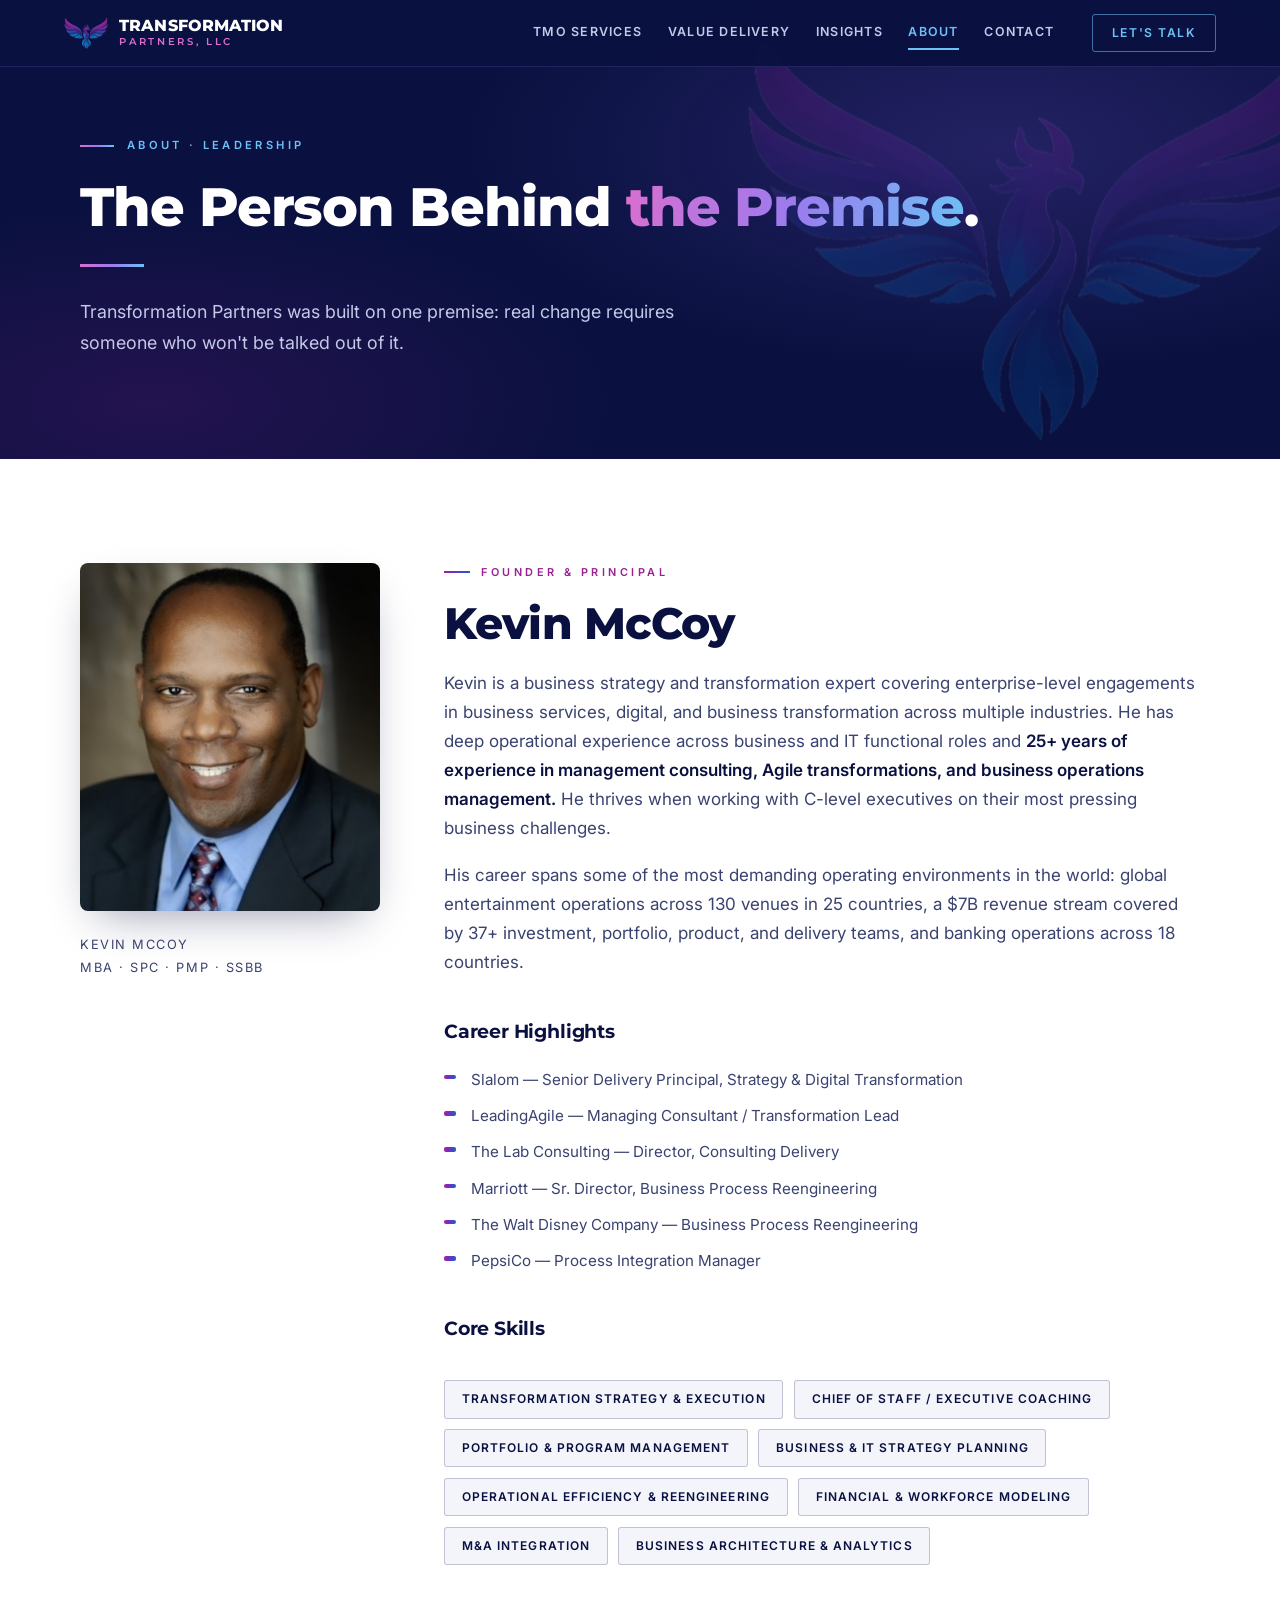
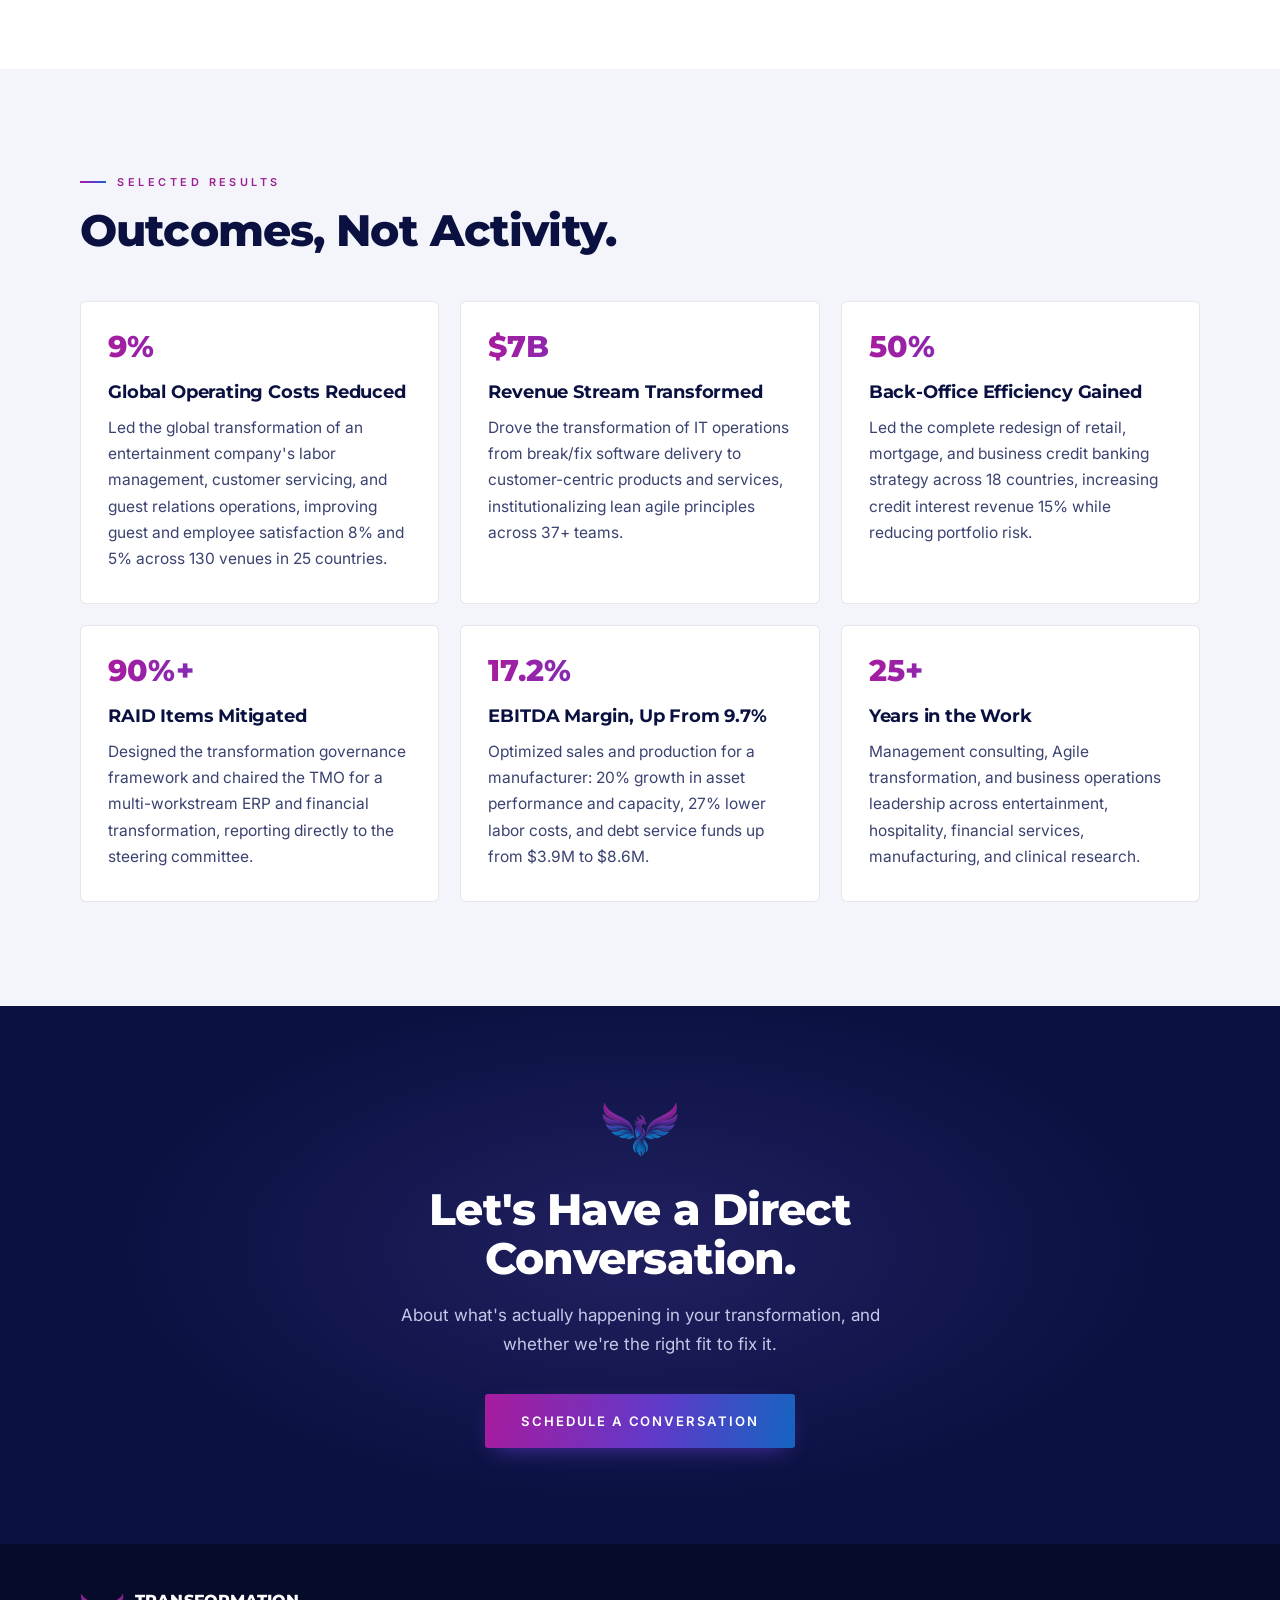
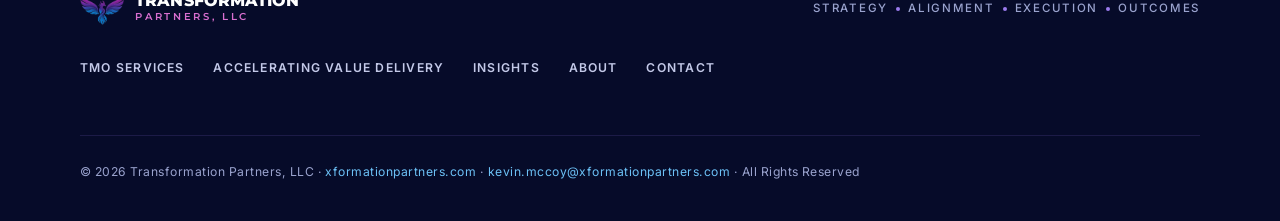
==== about.html @ daa7e4d7 "Add service, insights, and about pages; homepage nav, contact form, and visuals - New pages: tmo.htm" ====
<!DOCTYPE html>
<html lang="en">
<head>
  <meta charset="utf-8">
  <meta name="viewport" content="width=device-width, initial-scale=1.0">
  <title>About — Transformation Partners, LLC</title>
  <meta name="description" content="Meet Kevin McCoy, founder of Transformation Partners, LLC. 25+ years of management consulting, Agile transformation, and business operations leadership across Disney, Marriott, PepsiCo, Slalom, and LeadingAgile.">
  <meta name="theme-color" content="#0A1140">
  <link rel="canonical" href="https://xformationpartners.com/about.html">
  <meta property="og:site_name" content="Transformation Partners, LLC">
  <meta property="og:type" content="website">
  <meta property="og:title" content="About Transformation Partners, LLC">
  <meta property="og:description" content="Real change requires someone who won't be talked out of it. Meet the person behind Transformation Partners.">
  <link rel="icon" type="image/png" sizes="32x32" href="assets/favicon-32.png">
  <link rel="apple-touch-icon" href="assets/apple-touch-icon.png">
  <link rel="icon" type="image/png" sizes="512x512" href="assets/icon-512.png">
  <link rel="preconnect" href="https://fonts.googleapis.com">
  <link rel="preconnect" href="https://fonts.gstatic.com" crossorigin>
  <link href="https://fonts.googleapis.com/css2?family=Inter:wght@400;500;600&family=Montserrat:wght@700;800&display=swap" rel="stylesheet">
  <link rel="stylesheet" href="assets/styles.css">
</head>
<body>

  <a href="#main" class="skip-link">Skip to content</a>

  <nav>
    <a href="index.html" class="brand" aria-label="Transformation Partners, LLC — home">
      <img src="assets/phoenix.png" alt="" class="brand-mark" width="460" height="336">
      <span>
        <span class="brand-name">TRANSFORMATION</span>
        <span class="brand-sub">PARTNERS, LLC</span>
      </span>
    </a>
    <div class="nav-links">
      <a href="tmo.html">TMO Services</a>
      <a href="accelerating-value-delivery.html">Value Delivery</a>
      <a href="insights.html">Insights</a>
      <a href="about.html" aria-current="page">About</a>
      <a href="index.html#contact">Contact</a>
    </div>
    <a href="index.html#contact" class="nav-cta">Let's Talk</a>
  </nav>

  <main id="main">

  <header class="page-hero">
    <div class="hero-glow" aria-hidden="true"></div>
    <img src="assets/phoenix.png" alt="" class="hero-phoenix" aria-hidden="true">
    <div class="hero-inner">
      <p class="eyebrow">About · Leadership</p>
      <h1>The Person Behind <span class="accent">the Premise</span>.</h1>
      <div class="hero-rule"></div>
      <p class="hero-sub">Transformation Partners was built on one premise: real change requires someone who won't be talked out of it.</p>
    </div>
  </header>

  <section class="svc-section">
    <div class="wrap">
      <div class="bio-grid">
        <div class="bio-photo reveal">
          <img src="assets/kevin-mccoy.jpg" alt="Kevin McCoy, founder of Transformation Partners, LLC" width="394" height="457">
          <p class="bio-creds">Kevin McCoy<br>MBA · SPC · PMP · SSBB</p>
        </div>
        <div class="bio-text">
          <p class="label">Founder &amp; Principal</p>
          <h2>Kevin McCoy</h2>
          <p>Kevin is a business strategy and transformation expert covering enterprise-level engagements in business services, digital, and business transformation across multiple industries. He has deep operational experience across business and IT functional roles and <strong>25+ years of experience in management consulting, Agile transformations, and business operations management.</strong> He thrives when working with C-level executives on their most pressing business challenges.</p>
          <p>His career spans some of the most demanding operating environments in the world: global entertainment operations across 130 venues in 25 countries, a $7B revenue stream covered by 37+ investment, portfolio, product, and delivery teams, and banking operations across 18 countries.</p>
          <h3 class="svc-h">Career Highlights</h3>
          <ul class="highlight-list">
            <li>Slalom — Senior Delivery Principal, Strategy &amp; Digital Transformation</li>
            <li>LeadingAgile — Managing Consultant / Transformation Lead</li>
            <li>The Lab Consulting — Director, Consulting Delivery</li>
            <li>Marriott — Sr. Director, Business Process Reengineering</li>
            <li>The Walt Disney Company — Business Process Reengineering</li>
            <li>PepsiCo — Process Integration Manager</li>
          </ul>
          <h3 class="svc-h">Core Skills</h3>
          <div class="tags">
            <span class="tag">Transformation Strategy &amp; Execution</span>
            <span class="tag">Chief of Staff / Executive Coaching</span>
            <span class="tag">Portfolio &amp; Program Management</span>
            <span class="tag">Business &amp; IT Strategy Planning</span>
            <span class="tag">Operational Efficiency &amp; Reengineering</span>
            <span class="tag">Financial &amp; Workforce Modeling</span>
            <span class="tag">M&amp;A Integration</span>
            <span class="tag">Business Architecture &amp; Analytics</span>
          </div>
        </div>
      </div>
    </div>
  </section>

  <section class="svc-section alt">
    <div class="wrap">
      <p class="label">Selected Results</p>
      <h2>Outcomes, Not Activity.</h2>
      <div class="result-grid reveal">
        <div class="method-card">
          <div class="method-num">9%</div>
          <h3 class="method-title">Global Operating Costs Reduced</h3>
          <p class="method-desc">Led the global transformation of an entertainment company's labor management, customer servicing, and guest relations operations, improving guest and employee satisfaction 8% and 5% across 130 venues in 25 countries.</p>
        </div>
        <div class="method-card">
          <div class="method-num">$7B</div>
          <h3 class="method-title">Revenue Stream Transformed</h3>
          <p class="method-desc">Drove the transformation of IT operations from break/fix software delivery to customer-centric products and services, institutionalizing lean agile principles across 37+ teams.</p>
        </div>
        <div class="method-card">
          <div class="method-num">50%</div>
          <h3 class="method-title">Back-Office Efficiency Gained</h3>
          <p class="method-desc">Led the complete redesign of retail, mortgage, and business credit banking strategy across 18 countries, increasing credit interest revenue 15% while reducing portfolio risk.</p>
        </div>
        <div class="method-card">
          <div class="method-num">90%+</div>
          <h3 class="method-title">RAID Items Mitigated</h3>
          <p class="method-desc">Designed the transformation governance framework and chaired the TMO for a multi-workstream ERP and financial transformation, reporting directly to the steering committee.</p>
        </div>
        <div class="method-card">
          <div class="method-num">17.2%</div>
          <h3 class="method-title">EBITDA Margin, Up From 9.7%</h3>
          <p class="method-desc">Optimized sales and production for a manufacturer: 20% growth in asset performance and capacity, 27% lower labor costs, and debt service funds up from $3.9M to $8.6M.</p>
        </div>
        <div class="method-card">
          <div class="method-num">25+</div>
          <h3 class="method-title">Years in the Work</h3>
          <p class="method-desc">Management consulting, Agile transformation, and business operations leadership across entertainment, hospitality, financial services, manufacturing, and clinical research.</p>
        </div>
      </div>
    </div>
  </section>

  <section class="cta-band">
    <div class="contact-glow" aria-hidden="true"></div>
    <div class="wrap" style="position:relative;z-index:1">
      <img src="assets/phoenix.png" alt="" class="contact-phoenix" aria-hidden="true">
      <h2>Let's Have a Direct Conversation.</h2>
      <p>About what's actually happening in your transformation, and whether we're the right fit to fix it.</p>
      <a href="index.html#contact" class="btn">Schedule a Conversation</a>
    </div>
  </section>

  </main>

  <footer>
    <div class="footer-inner">
      <a href="index.html" class="brand" aria-label="Transformation Partners, LLC — home">
        <img src="assets/phoenix.png" alt="" class="brand-mark" width="460" height="336">
        <span>
          <span class="brand-name">TRANSFORMATION</span>
          <span class="brand-sub">PARTNERS, LLC</span>
        </span>
      </a>
      <p class="footer-tagline">
        <span>Strategy</span><span class="dot" aria-hidden="true"></span>
        <span>Alignment</span><span class="dot" aria-hidden="true"></span>
        <span>Execution</span><span class="dot" aria-hidden="true"></span>
        <span>Outcomes</span>
      </p>
      <div class="footer-nav">
        <a href="tmo.html">TMO Services</a>
        <a href="accelerating-value-delivery.html">Accelerating Value Delivery</a>
        <a href="insights.html">Insights</a>
        <a href="about.html">About</a>
        <a href="index.html#contact">Contact</a>
      </div>
      <p class="footer-legal">© 2026 Transformation Partners, LLC · <a href="https://xformationpartners.com">xformationpartners.com</a> · <a href="mailto:kevin.mccoy@xformationpartners.com">kevin.mccoy@xformationpartners.com</a> · All Rights Reserved</p>
    </div>
  </footer>

  <script>
    document.documentElement.classList.add('js');
    const obs = new IntersectionObserver((entries) => {
      entries.forEach(e => { if (e.isIntersecting) { e.target.classList.add('visible'); obs.unobserve(e.target); } });
    }, { threshold: 0.12 });
    document.querySelectorAll('.reveal').forEach(el => obs.observe(el));
  </script>

</body>
</html>
---- assets/styles.css ----
/* Transformation Partners, LLC — site styles */
:root{
  --navy:#0A1140; --navy-card:#141C57; --navy-deep:#060B29;
  --paper:#F4F5FB; --white:#FFFFFF;
  --magenta:#D96FD0; --violet:#9B7BEE; --blue:#6CC1F6;
  --magenta-ink:#9B2192; --violet-ink:#5B3BC4;
  --ink:#0A1140; --body:#3A4270; --on-dark:#C3C9E8; --muted-dark:#9AA3CE;
  --grad-bright:linear-gradient(100deg,#D96FD0 0%,#9B7BEE 50%,#6CC1F6 100%);
  --grad-deep:linear-gradient(100deg,#A81C9E 0%,#6039C9 55%,#1565C0 100%);
  --wrap:1120px;
}
*,*::before,*::after{box-sizing:border-box;margin:0;padding:0}
html{scroll-behavior:smooth;scroll-padding-top:96px;-webkit-text-size-adjust:100%}
body{background:var(--paper);color:var(--body);font-family:Inter,system-ui,-apple-system,"Segoe UI",sans-serif;font-size:17px;line-height:1.7;-webkit-font-smoothing:antialiased}
img{max-width:100%;display:block}
a:focus-visible{outline:3px solid var(--blue);outline-offset:3px;border-radius:2px}
.skip-link{position:absolute;left:1rem;top:-100px;z-index:200;background:var(--white);color:var(--ink);padding:.7rem 1.2rem;font-weight:600;font-size:.85rem;text-decoration:none;transition:top .15s}
.skip-link:focus{top:1rem}

/* Nav */
.brand{display:flex;align-items:center;gap:.7rem;text-decoration:none}
.brand-mark{width:44px;height:auto;flex-shrink:0}
.brand-name{display:block;font-family:Montserrat,sans-serif;font-weight:800;font-size:1.02rem;letter-spacing:.005em;color:var(--white);line-height:1.1;white-space:nowrap}
.brand-sub{display:block;font-family:Montserrat,sans-serif;font-weight:600;font-size:.6rem;letter-spacing:.28em;color:var(--magenta);line-height:1.5;white-space:nowrap}
nav{position:fixed;top:0;left:0;right:0;z-index:100;display:flex;justify-content:space-between;align-items:center;gap:1rem;padding:.85rem 5vw;background:rgba(10,17,64,.94);backdrop-filter:blur(10px);border-bottom:1px solid rgba(155,123,238,.18)}
.nav-links{display:flex;align-items:center;gap:1.6rem;margin-left:auto;margin-right:1.4rem}
.nav-links a{font-family:Inter,sans-serif;font-size:.78rem;font-weight:600;letter-spacing:.1em;text-transform:uppercase;color:var(--on-dark);text-decoration:none;padding:.35rem 0;border-bottom:2px solid transparent;transition:color .2s,border-color .2s;white-space:nowrap}
.nav-links a:hover{color:var(--white)}
.nav-links a[aria-current="page"]{color:var(--blue);border-bottom-color:var(--blue)}
.nav-cta{font-family:Inter,sans-serif;font-size:.76rem;font-weight:600;letter-spacing:.13em;text-transform:uppercase;color:var(--blue);text-decoration:none;border:1.5px solid rgba(108,193,246,.55);padding:.5rem 1.15rem;border-radius:3px;white-space:nowrap;transition:background-color .2s,color .2s,border-color .2s}
.nav-cta:hover{background:var(--blue);color:var(--navy);border-color:var(--blue)}

.btn{display:inline-block;background-image:var(--grad-deep);background-color:#6039C9;color:var(--white);font-family:Inter,sans-serif;font-weight:600;font-size:.82rem;letter-spacing:.14em;text-transform:uppercase;text-decoration:none;padding:1rem 2.3rem;border-radius:3px;border:0;cursor:pointer;box-shadow:0 8px 24px -10px rgba(96,57,201,.9);transition:transform .2s,box-shadow .2s,filter .2s}
.btn:hover{filter:brightness(1.12);transform:translateY(-2px);box-shadow:0 14px 30px -10px rgba(96,57,201,.95)}
.btn-ghost{display:inline-block;font-family:Inter,sans-serif;font-weight:600;font-size:.82rem;letter-spacing:.14em;text-transform:uppercase;text-decoration:none;color:var(--violet-ink);border:1.5px solid rgba(91,59,196,.45);padding:1rem 2.3rem;border-radius:3px;transition:background-color .2s,color .2s}
.btn-ghost:hover{background:var(--violet-ink);color:var(--white)}

.wave{position:absolute;left:0;right:0;bottom:0;width:100%;height:auto;pointer-events:none}
.wave-top{bottom:auto;top:0;transform:scaleY(-1)}

/* Hero */
#hero{position:relative;overflow:hidden;background:var(--navy);padding:9rem 5vw 7rem;display:flex;align-items:center}
.hero-glow{position:absolute;inset:0;pointer-events:none;background:radial-gradient(60% 70% at 78% 32%,rgba(123,92,224,.22) 0%,rgba(10,17,64,0) 70%),radial-gradient(50% 60% at 12% 88%,rgba(168,28,158,.16) 0%,rgba(10,17,64,0) 72%)}
.hero-phoenix{position:absolute;right:-4%;top:50%;transform:translateY(-50%);width:min(46vw,620px);opacity:.16;pointer-events:none;filter:saturate(1.2)}
.hero-inner{position:relative;z-index:2;max-width:var(--wrap);margin:0 auto;width:100%}
.hero-copy{max-width:900px}
.eyebrow{display:flex;align-items:center;gap:.8rem;font-size:.7rem;font-weight:600;letter-spacing:.3em;text-transform:uppercase;color:var(--blue);margin-bottom:1.5rem}
.eyebrow::before{content:"";width:34px;height:2px;background-image:var(--grad-bright);flex-shrink:0}
h1{font-family:Montserrat,sans-serif;font-weight:800;font-size:clamp(2.4rem,5.4vw,4.35rem);line-height:1.04;letter-spacing:-.02em;color:var(--white);margin-bottom:1.8rem}
.accent{color:var(--violet)}
@supports (background-clip:text) or (-webkit-background-clip:text){
  .accent{background-image:var(--grad-bright);-webkit-background-clip:text;background-clip:text;color:transparent}
}
.hero-rule{width:64px;height:3px;background-image:var(--grad-bright);margin-bottom:1.8rem}
.hero-sub{font-size:1.12rem;color:var(--on-dark);max-width:520px;margin-bottom:2.4rem;line-height:1.75}
.hero-tagline{display:flex;flex-wrap:wrap;align-items:center;gap:.55rem;margin-top:3.2rem;font-size:.78rem;font-weight:500;letter-spacing:.16em;text-transform:uppercase;color:var(--muted-dark)}
.hero-tagline .dot{width:5px;height:5px;border-radius:50%;background:var(--magenta);flex-shrink:0}

/* Sub-page hero */
.page-hero{position:relative;overflow:hidden;background:var(--navy);padding:8.5rem 5vw 4.5rem}
.page-hero .hero-inner{position:relative;z-index:2;max-width:var(--wrap);margin:0 auto}
.page-hero h1{font-size:clamp(2.1rem,4.2vw,3.4rem)}
.page-hero .hero-sub{max-width:640px;margin-bottom:1.8rem}

/* Sections */
section{padding:6.5rem 5vw;position:relative}
.wrap{max-width:var(--wrap);margin:0 auto}
.label{display:flex;align-items:center;gap:.7rem;font-size:.68rem;font-weight:600;letter-spacing:.32em;text-transform:uppercase;color:var(--magenta-ink);margin-bottom:1rem}
.label::before{content:"";width:26px;height:2px;background-image:var(--grad-deep);flex-shrink:0}
h2{font-family:Montserrat,sans-serif;font-weight:800;font-size:clamp(1.9rem,3.4vw,2.9rem);line-height:1.12;letter-spacing:-.02em;color:var(--ink);margin-bottom:1.3rem}
.intro{font-size:1.05rem;color:var(--body);max-width:620px;margin-bottom:3rem}

/* About (home) */
#about{background:var(--white)}
.about-grid{display:grid;grid-template-columns:1.15fr .85fr;gap:4.5rem;align-items:start}
.about-text p{margin-bottom:1.15rem}
.about-text strong{color:var(--ink);font-weight:600}
.stat-col{display:flex;flex-direction:column;gap:2rem}
.stat-item{padding-left:1.4rem;border-left:3px solid transparent;border-image:var(--grad-deep) 1}
.stat-num{font-family:Montserrat,sans-serif;font-weight:800;font-size:2.3rem;line-height:1.05;color:var(--ink);letter-spacing:-.02em}
.stat-label{font-size:.78rem;color:var(--body);text-transform:uppercase;letter-spacing:.11em;margin-top:.35rem;line-height:1.5}

/* Problem */
#problem{background:var(--navy);overflow:hidden;padding-bottom:9rem}
#problem h2{color:var(--white)}
#problem .label{color:var(--blue)}
#problem .label::before{background-image:var(--grad-bright)}
.problem-grid{display:grid;grid-template-columns:repeat(auto-fit,minmax(300px,1fr));gap:1.3rem;margin-top:2.8rem}
.problem-card{background:var(--navy-card);border:1px solid rgba(155,123,238,.2);border-radius:6px;padding:1.9rem 1.7rem;transition:border-color .22s,transform .22s}
.problem-card:hover{border-color:rgba(155,123,238,.55);transform:translateY(-3px)}
.p-bar{width:34px;height:3px;background-image:var(--grad-bright);margin-bottom:1.2rem;border-radius:2px}
.problem-card h3{font-family:Montserrat,sans-serif;font-weight:700;font-size:1.06rem;letter-spacing:-.01em;color:var(--white);margin-bottom:.55rem;line-height:1.3}
.problem-card p{font-size:.93rem;color:var(--on-dark);line-height:1.7}
.kicker{margin-top:3rem;font-size:1.1rem;color:var(--on-dark);max-width:620px;line-height:1.75}
.kicker em{color:var(--blue);font-style:normal;font-weight:500}

/* White paper teaser (problem section) */
.paper-teaser{margin-top:3.2rem;display:grid;grid-template-columns:220px 1fr;gap:2.2rem;align-items:center;background:var(--navy-card);border:1px solid rgba(155,123,238,.25);border-radius:8px;padding:2rem 2.2rem}
.paper-teaser img{border-radius:4px;box-shadow:0 16px 40px -14px rgba(0,0,0,.6)}
.paper-teaser h3{font-family:Montserrat,sans-serif;font-weight:700;font-size:1.25rem;color:var(--white);margin-bottom:.6rem}
.paper-teaser p{font-size:.95rem;color:var(--on-dark);margin-bottom:1.4rem;max-width:520px}
.paper-teaser .paper-eyebrow{font-size:.66rem;font-weight:600;letter-spacing:.3em;text-transform:uppercase;color:var(--magenta);margin-bottom:.7rem}

/* Method (home) — card grid */
#method{background:var(--paper)}
.method-grid{display:grid;grid-template-columns:repeat(auto-fit,minmax(300px,1fr));gap:1.3rem;margin-top:2.8rem}
.method-card{background:var(--white);border:1px solid rgba(10,17,64,.1);border-radius:6px;padding:1.9rem 1.7rem;transition:border-color .22s,transform .22s,box-shadow .22s}
.method-card:hover{border-color:rgba(91,59,196,.45);transform:translateY(-3px);box-shadow:0 14px 30px -18px rgba(10,17,64,.35)}
.method-num{font-family:Montserrat,sans-serif;font-weight:800;font-size:1.9rem;line-height:1;color:var(--violet-ink);margin-bottom:.9rem}
@supports (background-clip:text) or (-webkit-background-clip:text){
  .method-num{background-image:var(--grad-deep);-webkit-background-clip:text;background-clip:text;color:transparent}
}
.method-title{font-family:Montserrat,sans-serif;font-weight:700;font-size:1.14rem;color:var(--ink);margin-bottom:.4rem;letter-spacing:-.01em}
.method-desc{font-size:.97rem;color:var(--body)}

/* Figures / diagrams */
.figure{margin-top:3rem;background:var(--white);border:1px solid rgba(10,17,64,.1);border-radius:8px;padding:1.6rem;overflow-x:auto}
.figure img{margin:0 auto}
.figure figcaption{margin-top:1rem;font-size:.8rem;color:var(--body);text-transform:uppercase;letter-spacing:.12em;text-align:center}
.figure-dark{background:var(--navy-card);border-color:rgba(155,123,238,.25)}
.figure-dark figcaption{color:var(--on-dark)}

/* Industries */
#industries{background:var(--white)}
.tags{display:flex;flex-wrap:wrap;gap:.65rem;margin-top:2.2rem}
.tag{font-size:.75rem;font-weight:600;letter-spacing:.09em;text-transform:uppercase;color:var(--ink);border:1.5px solid rgba(10,17,64,.22);border-radius:3px;padding:.5rem 1.05rem;background:var(--paper)}

/* Contact */
#contact{background:var(--navy);text-align:center;padding:8rem 5vw;overflow:hidden}
.contact-glow{position:absolute;inset:0;pointer-events:none;background:radial-gradient(60% 70% at 50% 45%,rgba(123,92,224,.2) 0%,rgba(10,17,64,0) 70%)}
#contact .wrap{position:relative;z-index:1}
#contact .label{color:var(--blue);justify-content:center}
#contact .label::before{background-image:var(--grad-bright)}
#contact h2{color:var(--white);max-width:720px;margin:0 auto 1.2rem}
#contact .intro{color:var(--on-dark);max-width:520px;margin:0 auto 2.6rem}
.contact-phoenix{width:76px;margin:0 auto 1.8rem;opacity:.95}

/* Contact form */
.contact-form{max-width:640px;margin:0 auto;text-align:left;display:grid;grid-template-columns:1fr 1fr;gap:1.1rem}
.contact-form .full{grid-column:1 / -1}
.contact-form label{display:block;font-size:.72rem;font-weight:600;letter-spacing:.14em;text-transform:uppercase;color:var(--blue);margin-bottom:.45rem}
.contact-form input,.contact-form textarea{width:100%;background:rgba(255,255,255,.06);border:1px solid rgba(155,123,238,.35);border-radius:4px;color:var(--white);font-family:inherit;font-size:.95rem;padding:.8rem 1rem;transition:border-color .2s,background-color .2s}
.contact-form input::placeholder,.contact-form textarea::placeholder{color:var(--muted-dark)}
.contact-form input:focus,.contact-form textarea:focus{outline:none;border-color:var(--blue);background:rgba(255,255,255,.09)}
.contact-form textarea{min-height:140px;resize:vertical}
.contact-form .form-actions{grid-column:1 / -1;text-align:center;margin-top:.6rem}
.contact-alt{margin-top:1.6rem;font-size:.85rem;color:var(--muted-dark)}
.contact-alt a{color:var(--blue);text-decoration:none}
.contact-alt a:hover{text-decoration:underline}

/* Footer */
footer{background:var(--navy-deep);padding:3rem 5vw 2.4rem}
.footer-inner{max-width:var(--wrap);margin:0 auto;display:flex;flex-wrap:wrap;gap:1.5rem 2.5rem;align-items:center;justify-content:space-between}
.footer-tagline{display:flex;flex-wrap:wrap;align-items:center;gap:.5rem;font-size:.72rem;font-weight:500;letter-spacing:.15em;text-transform:uppercase;color:var(--muted-dark)}
.footer-tagline .dot{width:4px;height:4px;border-radius:50%;background:var(--violet);flex-shrink:0}
.footer-nav{width:100%;display:flex;flex-wrap:wrap;gap:.4rem 1.8rem;margin-top:.6rem}
.footer-nav a{font-size:.76rem;font-weight:600;letter-spacing:.1em;text-transform:uppercase;color:var(--on-dark);text-decoration:none}
.footer-nav a:hover{color:var(--white)}
.footer-legal{width:100%;margin-top:2rem;padding-top:1.6rem;border-top:1px solid rgba(155,123,238,.15);font-size:.76rem;color:var(--muted-dark);letter-spacing:.04em}
.footer-legal a{color:var(--blue);text-decoration:none}
.footer-legal a:hover{text-decoration:underline}

/* Service pages */
.svc-section{background:var(--white)}
.svc-section.alt{background:var(--paper)}
.svc-grid{display:grid;grid-template-columns:repeat(auto-fit,minmax(300px,1fr));gap:1.3rem;margin-top:2.8rem}
h3.svc-h{font-family:Montserrat,sans-serif;font-weight:700;font-size:1.2rem;color:var(--ink);margin:2.4rem 0 .6rem;letter-spacing:-.01em}
.check-list{list-style:none;margin-top:1rem}
.check-list li{position:relative;padding-left:1.7rem;margin-bottom:.7rem;font-size:.97rem}
.check-list li::before{content:"";position:absolute;left:0;top:.52em;width:.75rem;height:.28rem;background-image:var(--grad-deep);border-radius:2px}
.step-row{display:grid;grid-template-columns:repeat(auto-fit,minmax(220px,1fr));gap:1.3rem;margin-top:2.8rem}
.cta-band{background:var(--navy);text-align:center;padding:6rem 5vw;position:relative;overflow:hidden}
.cta-band h2{color:var(--white);max-width:700px;margin:0 auto 1.1rem}
.cta-band p{color:var(--on-dark);max-width:540px;margin:0 auto 2.2rem}

/* Insights */
.resource-grid{display:grid;grid-template-columns:repeat(auto-fit,minmax(300px,1fr));gap:1.6rem;margin-top:2.8rem}
.resource-card{background:var(--white);border:1px solid rgba(10,17,64,.1);border-radius:8px;padding:2rem 1.9rem;display:flex;flex-direction:column;transition:border-color .22s,transform .22s,box-shadow .22s}
.resource-card:hover{border-color:rgba(91,59,196,.45);transform:translateY(-3px);box-shadow:0 14px 30px -18px rgba(10,17,64,.35)}
.resource-type{font-size:.66rem;font-weight:600;letter-spacing:.28em;text-transform:uppercase;color:var(--magenta-ink);margin-bottom:.9rem}
.resource-card h3{font-family:Montserrat,sans-serif;font-weight:700;font-size:1.2rem;color:var(--ink);margin-bottom:.55rem;line-height:1.3}
.resource-card p{font-size:.93rem;margin-bottom:1.5rem}
.resource-card .resource-cta{margin-top:auto}
.resource-cta a{font-size:.78rem;font-weight:600;letter-spacing:.13em;text-transform:uppercase;color:var(--violet-ink);text-decoration:none}
.resource-cta a:hover{text-decoration:underline}
.featured-paper{display:grid;grid-template-columns:300px 1fr;gap:3rem;align-items:center;margin-top:2.8rem;background:var(--white);border:1px solid rgba(10,17,64,.1);border-radius:8px;padding:2.4rem}
.featured-paper img{border-radius:4px;box-shadow:0 18px 44px -18px rgba(10,17,64,.45)}

/* About page */
.bio-grid{display:grid;grid-template-columns:300px 1fr;gap:4rem;align-items:start}
.bio-photo img{width:100%;height:auto;border-radius:8px;box-shadow:0 18px 44px -18px rgba(10,17,64,.45)}
.bio-creds{margin-top:1.4rem;font-size:.8rem;color:var(--body);text-transform:uppercase;letter-spacing:.12em;line-height:1.8}
.bio-text p{margin-bottom:1.15rem}
.bio-text strong{color:var(--ink);font-weight:600}
.highlight-list{list-style:none;margin-top:1.2rem}
.highlight-list li{position:relative;padding-left:1.7rem;margin-bottom:.65rem;font-size:.95rem}
.highlight-list li::before{content:"";position:absolute;left:0;top:.52em;width:.75rem;height:.28rem;background-image:var(--grad-deep);border-radius:2px}
.result-grid{display:grid;grid-template-columns:repeat(auto-fit,minmax(300px,1fr));gap:1.3rem;margin-top:2.8rem}

/* Reveal animation */
.js .reveal{opacity:0;transform:translateY(18px);transition:opacity .6s,transform .6s}
.js .reveal.visible{opacity:1;transform:none}

@media (max-width:1024px){
  .nav-links{gap:1.1rem;margin-right:.8rem}
}
@media (max-width:900px){
  .nav-links{display:none}
}
@media (max-width:860px){
  .about-grid,.bio-grid,.featured-paper{grid-template-columns:1fr;gap:2.8rem}
  .paper-teaser{grid-template-columns:1fr;padding:1.8rem}
  .paper-teaser img{max-width:220px}
  .hero-phoenix{opacity:.1;right:-18%;width:78vw}
}
@media (max-width:600px){
  body{font-size:16px}
  nav{padding:.7rem 5vw}
  .brand-mark{width:36px}
  .brand-name{font-size:.85rem}
  .brand-sub{font-size:.52rem;letter-spacing:.22em}
  .nav-cta{font-size:.68rem;padding:.45rem .85rem;letter-spacing:.1em}
  #hero{padding:7.5rem 6vw 5rem}
  section{padding:4.5rem 6vw}
  #problem{padding-bottom:7rem}
  #contact{padding:5.5rem 6vw}
  .hero-sub{font-size:1.05rem}
  .contact-form{grid-template-columns:1fr}
  .footer-inner{flex-direction:column;align-items:flex-start}
}
@media (prefers-reduced-motion:reduce){
  html{scroll-behavior:auto}
  .js .reveal{opacity:1!important;transform:none!important}
  *,*::before,*::after{animation-duration:.01ms!important;animation-iteration-count:1!important;transition-duration:.01ms!important;scroll-behavior:auto!important}
  .btn:hover,.problem-card:hover,.method-card:hover,.resource-card:hover{transform:none}
}
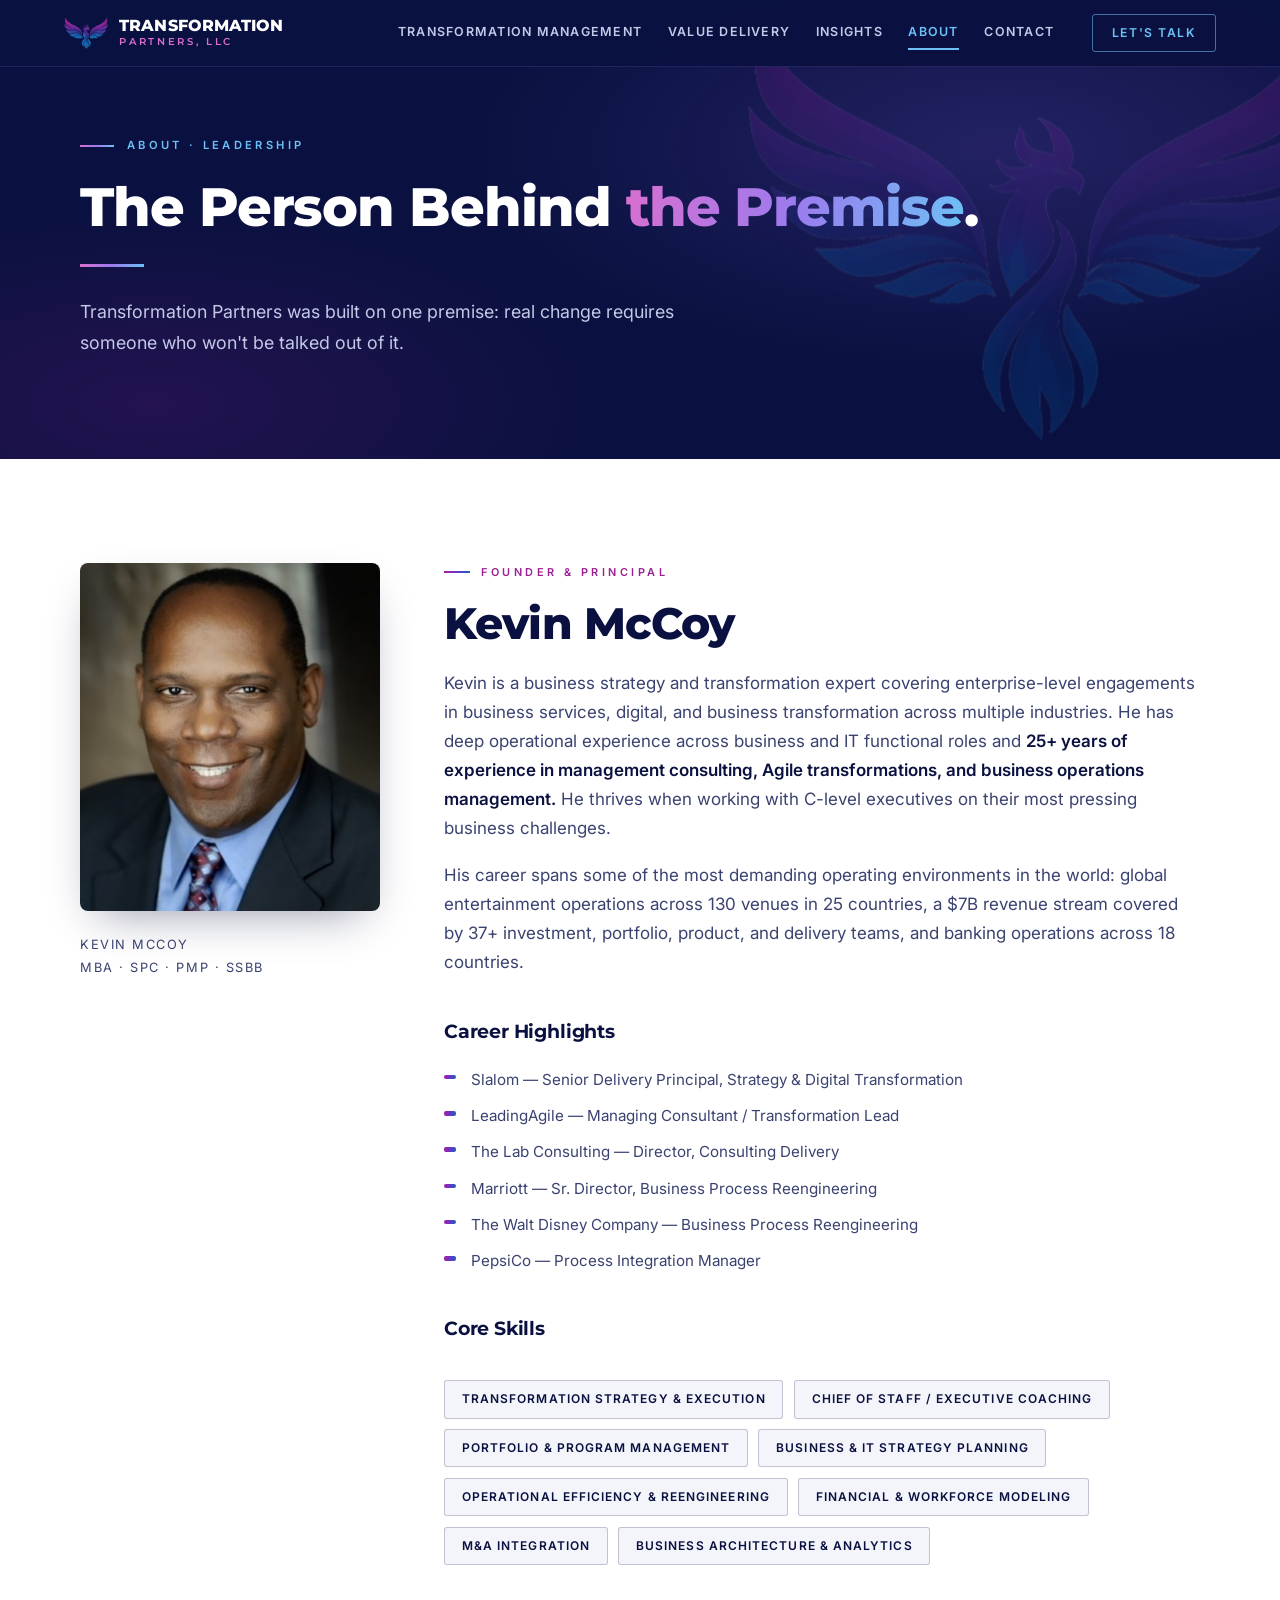
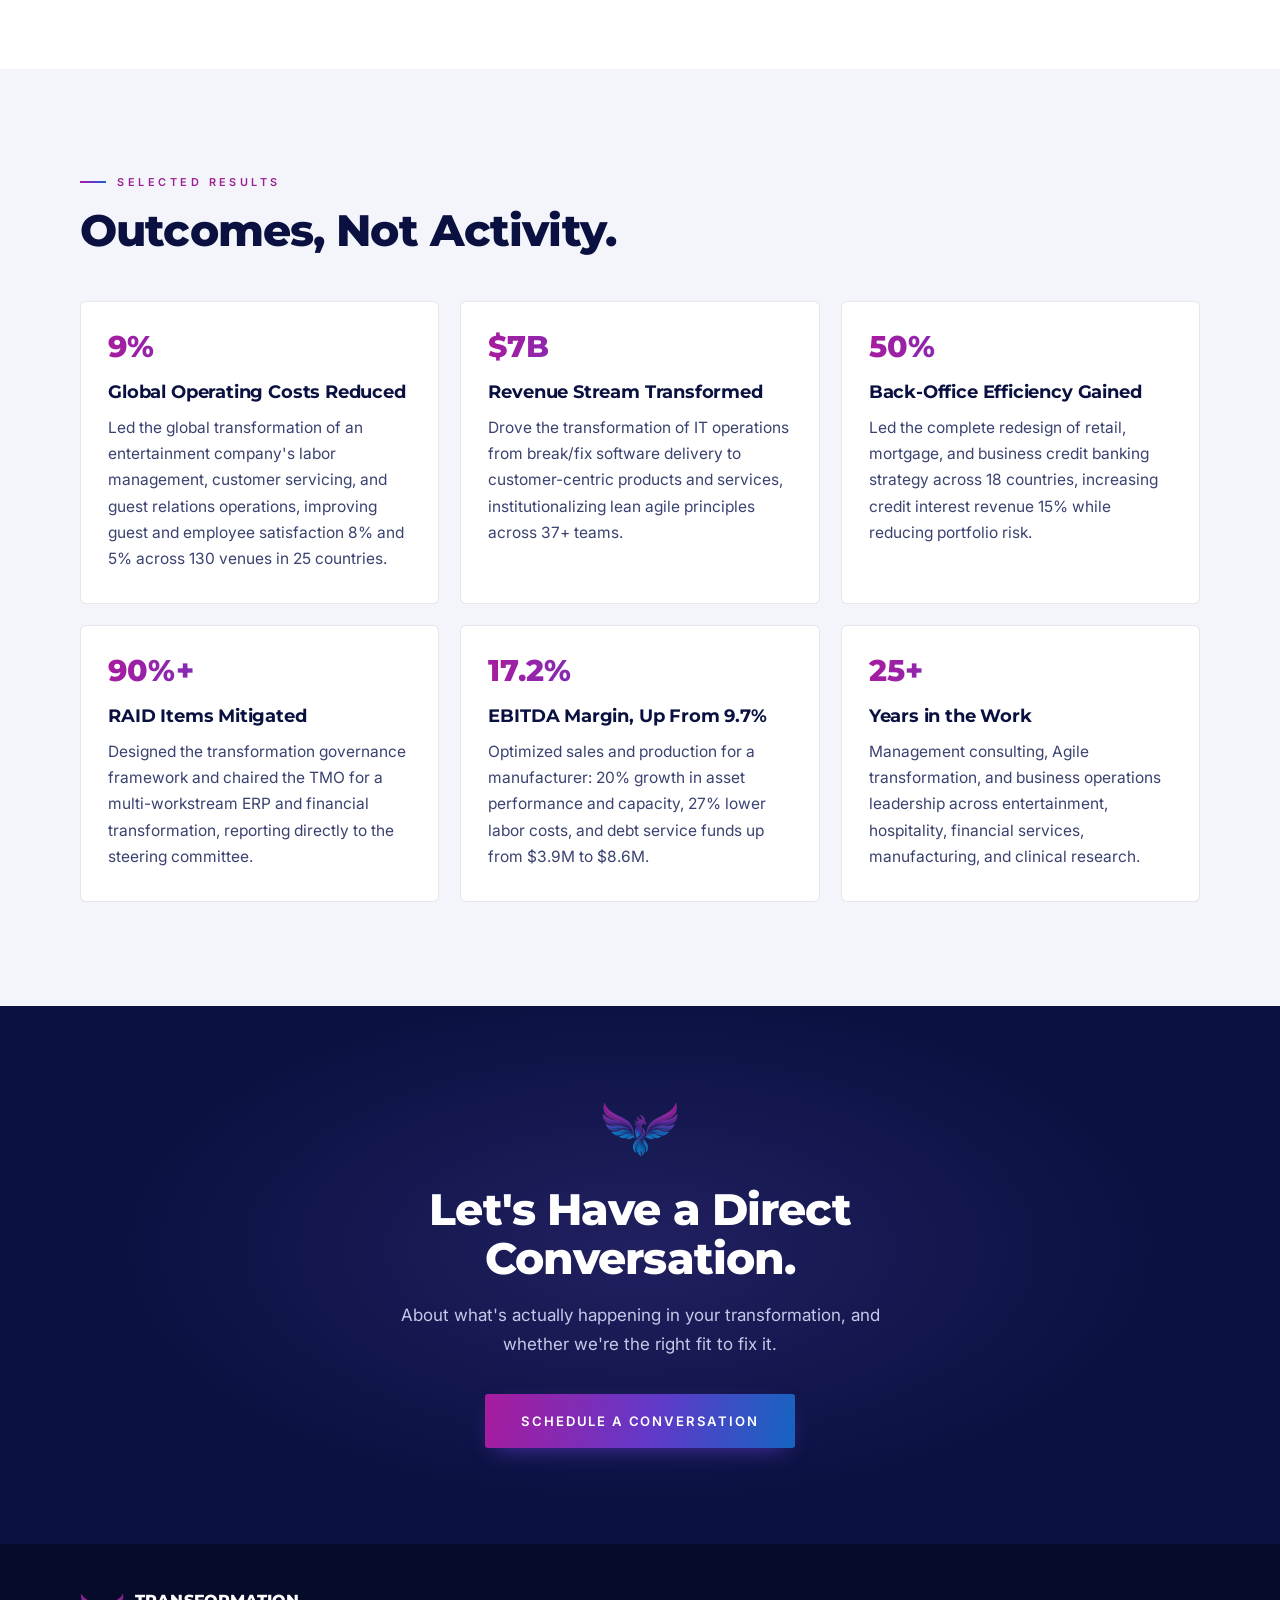
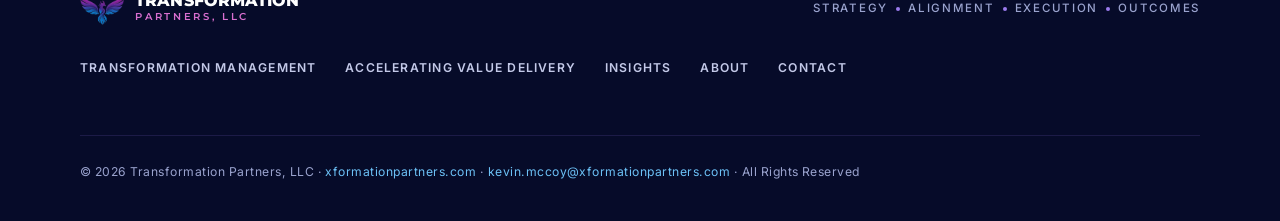
==== commit 426df157: "Rename TMO Services to Transformation Management" ====
--- a/about.html
+++ b/about.html
@@ -31,8 +31,11 @@
         <span class="brand-sub">PARTNERS, LLC</span>
       </span>
     </a>
-    <div class="nav-links">
-      <a href="tmo.html">TMO Services</a>
+    <button class="nav-toggle" aria-label="Menu" aria-expanded="false" aria-controls="site-menu">
+      <span></span><span></span><span></span>
+    </button>
+    <div class="nav-links" id="site-menu">
+      <a href="tmo.html">Transformation Management</a>
       <a href="accelerating-value-delivery.html">Value Delivery</a>
       <a href="insights.html">Insights</a>
       <a href="about.html" aria-current="page">About</a>
@@ -158,7 +161,7 @@
         <span>Outcomes</span>
       </p>
       <div class="footer-nav">
-        <a href="tmo.html">TMO Services</a>
+        <a href="tmo.html">Transformation Management</a>
         <a href="accelerating-value-delivery.html">Accelerating Value Delivery</a>
         <a href="insights.html">Insights</a>
         <a href="about.html">About</a>
@@ -174,6 +177,17 @@
       entries.forEach(e => { if (e.isIntersecting) { e.target.classList.add('visible'); obs.unobserve(e.target); } });
     }, { threshold: 0.12 });
     document.querySelectorAll('.reveal').forEach(el => obs.observe(el));
+    const navToggle = document.querySelector('.nav-toggle'), siteMenu = document.getElementById('site-menu');
+    if (navToggle && siteMenu) {
+      navToggle.addEventListener('click', () => {
+        const open = siteMenu.classList.toggle('open');
+        navToggle.setAttribute('aria-expanded', open);
+      });
+      siteMenu.querySelectorAll('a').forEach(a => a.addEventListener('click', () => {
+        siteMenu.classList.remove('open');
+        navToggle.setAttribute('aria-expanded', 'false');
+      }));
+    }
   </script>
 
 </body>
--- a/assets/styles.css
+++ b/assets/styles.css
@@ -29,6 +29,11 @@
 .nav-links a[aria-current="page"]{color:var(--blue);border-bottom-color:var(--blue)}
 .nav-cta{font-family:Inter,sans-serif;font-size:.76rem;font-weight:600;letter-spacing:.13em;text-transform:uppercase;color:var(--blue);text-decoration:none;border:1.5px solid rgba(108,193,246,.55);padding:.5rem 1.15rem;border-radius:3px;white-space:nowrap;transition:background-color .2s,color .2s,border-color .2s}
 .nav-cta:hover{background:var(--blue);color:var(--navy);border-color:var(--blue)}
+.nav-toggle{display:none;background:none;border:1.5px solid rgba(155,123,238,.45);border-radius:3px;padding:.45rem .6rem;cursor:pointer}
+.nav-toggle span{display:block;width:20px;height:2px;background:var(--on-dark);margin:4px 0;transition:transform .2s,opacity .2s}
+.nav-toggle[aria-expanded="true"] span:nth-child(1){transform:translateY(6px) rotate(45deg)}
+.nav-toggle[aria-expanded="true"] span:nth-child(2){opacity:0}
+.nav-toggle[aria-expanded="true"] span:nth-child(3){transform:translateY(-6px) rotate(-45deg)}
 
 .btn{display:inline-block;background-image:var(--grad-deep);background-color:#6039C9;color:var(--white);font-family:Inter,sans-serif;font-weight:600;font-size:.82rem;letter-spacing:.14em;text-transform:uppercase;text-decoration:none;padding:1rem 2.3rem;border-radius:3px;border:0;cursor:pointer;box-shadow:0 8px 24px -10px rgba(96,57,201,.9);transition:transform .2s,box-shadow .2s,filter .2s}
 .btn:hover{filter:brightness(1.12);transform:translateY(-2px);box-shadow:0 14px 30px -10px rgba(96,57,201,.95)}
@@ -205,7 +210,11 @@
   .nav-links{gap:1.1rem;margin-right:.8rem}
 }
 @media (max-width:900px){
-  .nav-links{display:none}
+  .nav-toggle{display:block}
+  .nav-links{display:none;position:absolute;top:100%;left:0;right:0;flex-direction:column;align-items:flex-start;gap:0;margin:0;padding:.4rem 5vw 1rem;background:rgba(10,17,64,.97);backdrop-filter:blur(10px);border-bottom:1px solid rgba(155,123,238,.25)}
+  .nav-links.open{display:flex}
+  .nav-links a{width:100%;padding:.85rem 0;border-bottom:1px solid rgba(155,123,238,.12)}
+  .nav-links a[aria-current="page"]{border-bottom-color:rgba(155,123,238,.12)}
 }
 @media (max-width:860px){
   .about-grid,.bio-grid,.featured-paper{grid-template-columns:1fr;gap:2.8rem}
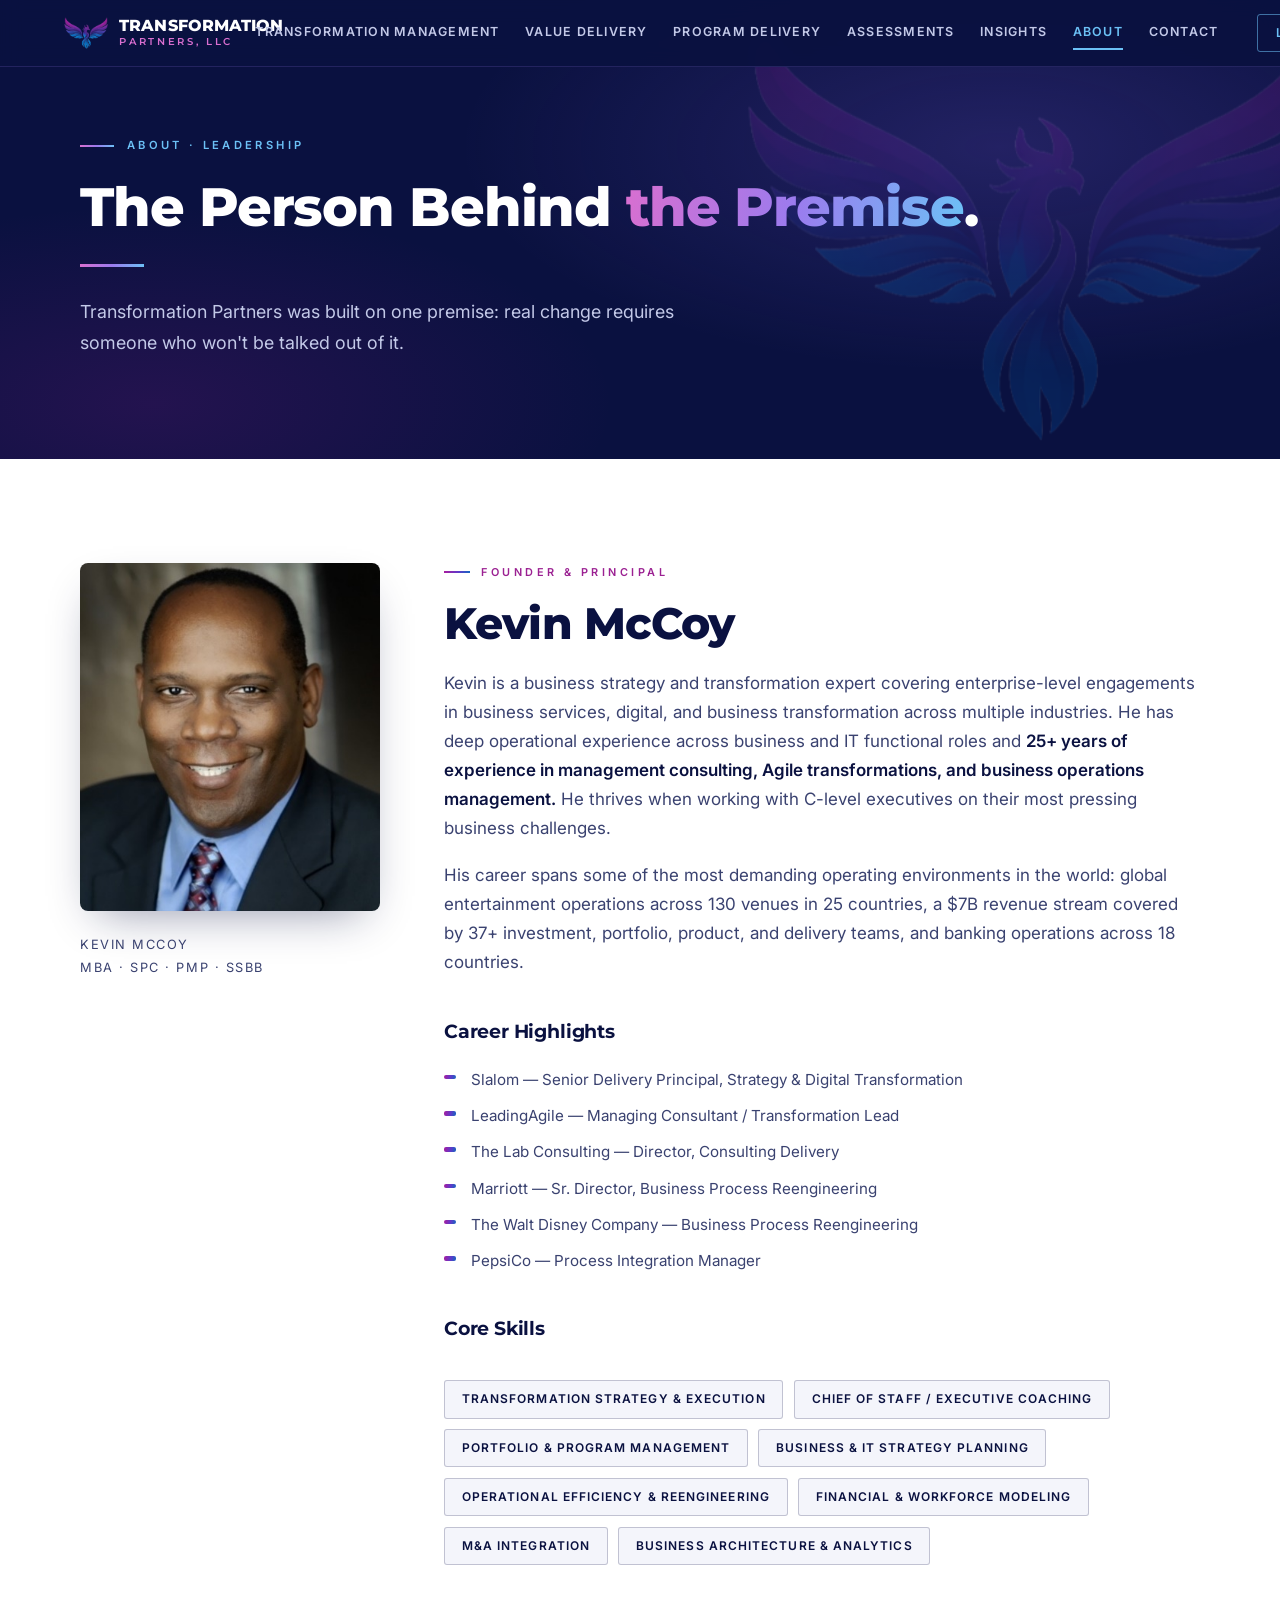
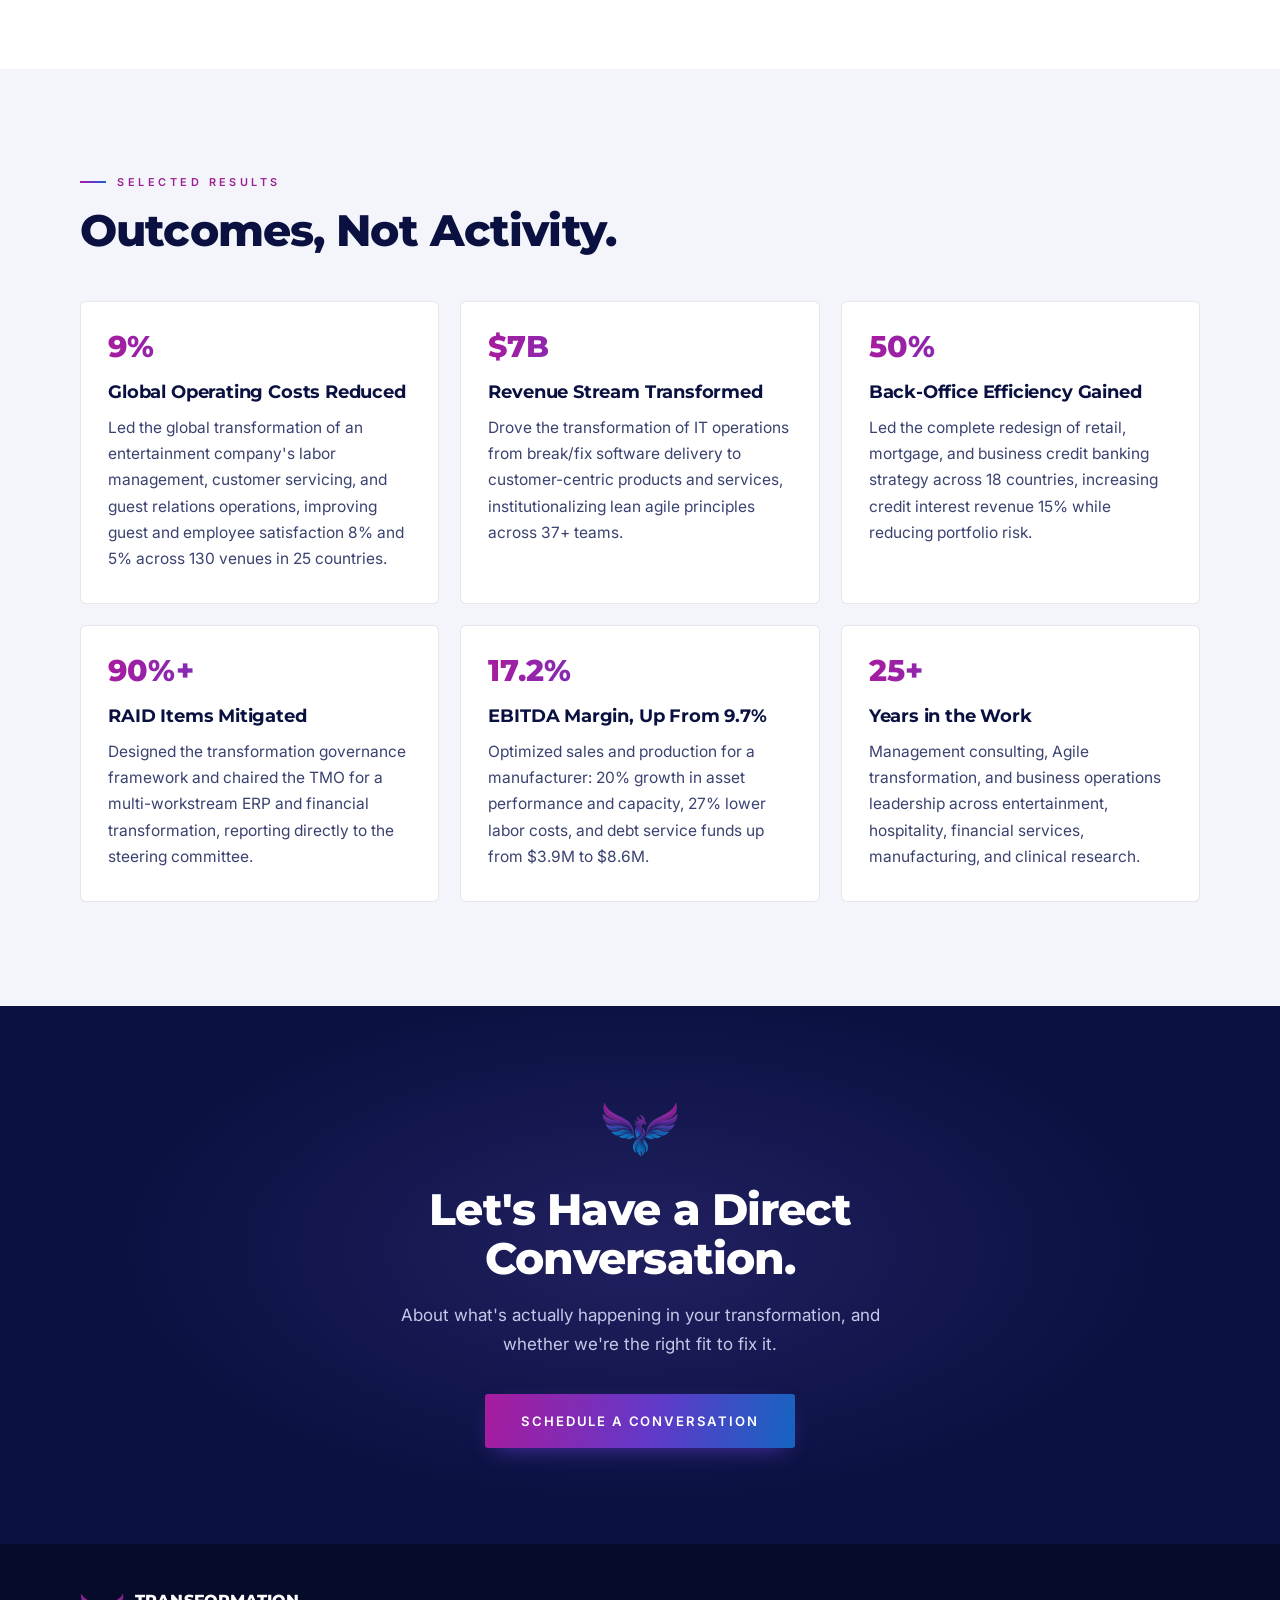
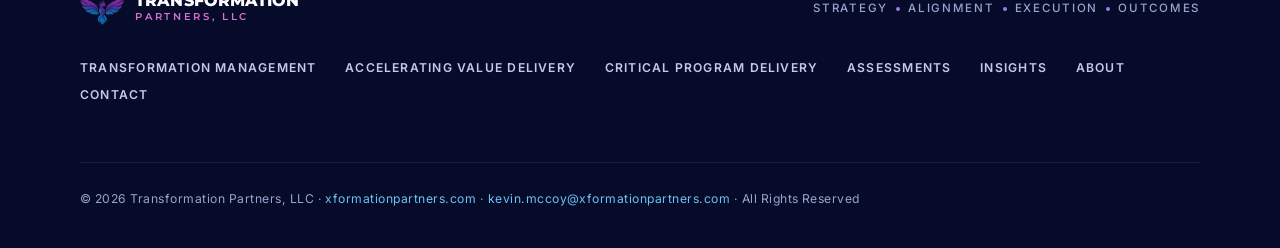
==== commit a451287b: "Add Program Delivery nav and footer links to remaining pages" ====
--- a/about.html
+++ b/about.html
@@ -37,6 +37,8 @@
     <div class="nav-links" id="site-menu">
       <a href="tmo.html">Transformation Management</a>
       <a href="accelerating-value-delivery.html">Value Delivery</a>
+      <a href="critical-program-delivery.html">Program Delivery</a>
+      <a href="assessments.html">Assessments</a>
       <a href="insights.html">Insights</a>
       <a href="about.html" aria-current="page">About</a>
       <a href="index.html#contact">Contact</a>
@@ -163,6 +165,8 @@
       <div class="footer-nav">
         <a href="tmo.html">Transformation Management</a>
         <a href="accelerating-value-delivery.html">Accelerating Value Delivery</a>
+        <a href="critical-program-delivery.html">Critical Program Delivery</a>
+        <a href="assessments.html">Assessments</a>
         <a href="insights.html">Insights</a>
         <a href="about.html">About</a>
         <a href="index.html#contact">Contact</a>
--- a/assets/styles.css
+++ b/assets/styles.css
@@ -144,9 +144,9 @@
 .contact-form{max-width:640px;margin:0 auto;text-align:left;display:grid;grid-template-columns:1fr 1fr;gap:1.1rem}
 .contact-form .full{grid-column:1 / -1}
 .contact-form label{display:block;font-size:.72rem;font-weight:600;letter-spacing:.14em;text-transform:uppercase;color:var(--blue);margin-bottom:.45rem}
-.contact-form input,.contact-form textarea{width:100%;background:rgba(255,255,255,.06);border:1px solid rgba(155,123,238,.35);border-radius:4px;color:var(--white);font-family:inherit;font-size:.95rem;padding:.8rem 1rem;transition:border-color .2s,background-color .2s}
+.contact-form input,.contact-form select,.contact-form textarea{width:100%;background:rgba(255,255,255,.06);border:1px solid rgba(155,123,238,.35);border-radius:4px;color:var(--white);font-family:inherit;font-size:.95rem;padding:.8rem 1rem;transition:border-color .2s,background-color .2s}
 .contact-form input::placeholder,.contact-form textarea::placeholder{color:var(--muted-dark)}
-.contact-form input:focus,.contact-form textarea:focus{outline:none;border-color:var(--blue);background:rgba(255,255,255,.09)}
+.contact-form input:focus,.contact-form select:focus,.contact-form textarea:focus{outline:none;border-color:var(--blue);background:rgba(255,255,255,.09)}
 .contact-form textarea{min-height:140px;resize:vertical}
 .contact-form .form-actions{grid-column:1 / -1;text-align:center;margin-top:.6rem}
 .contact-alt{margin-top:1.6rem;font-size:.85rem;color:var(--muted-dark)}
@@ -243,3 +243,6 @@
   *,*::before,*::after{animation-duration:.01ms!important;animation-iteration-count:1!important;transition-duration:.01ms!important;scroll-behavior:auto!important}
   .btn:hover,.problem-card:hover,.method-card:hover,.resource-card:hover{transform:none}
 }
+
+.contact-form select{appearance:none;-webkit-appearance:none;background-image:url("data:image/svg+xml,%3Csvg xmlns=%27http://www.w3.org/2000/svg%27 width=%2712%27 height=%278%27%3E%3Cpath d=%27M1 1l5 5 5-5%27 stroke=%27%239B7BEE%27 stroke-width=%272%27 fill=%27none%27/%3E%3C/svg%3E");background-repeat:no-repeat;background-position:right 1rem center}
+.contact-form select option{color:var(--ink);background:var(--white)}
